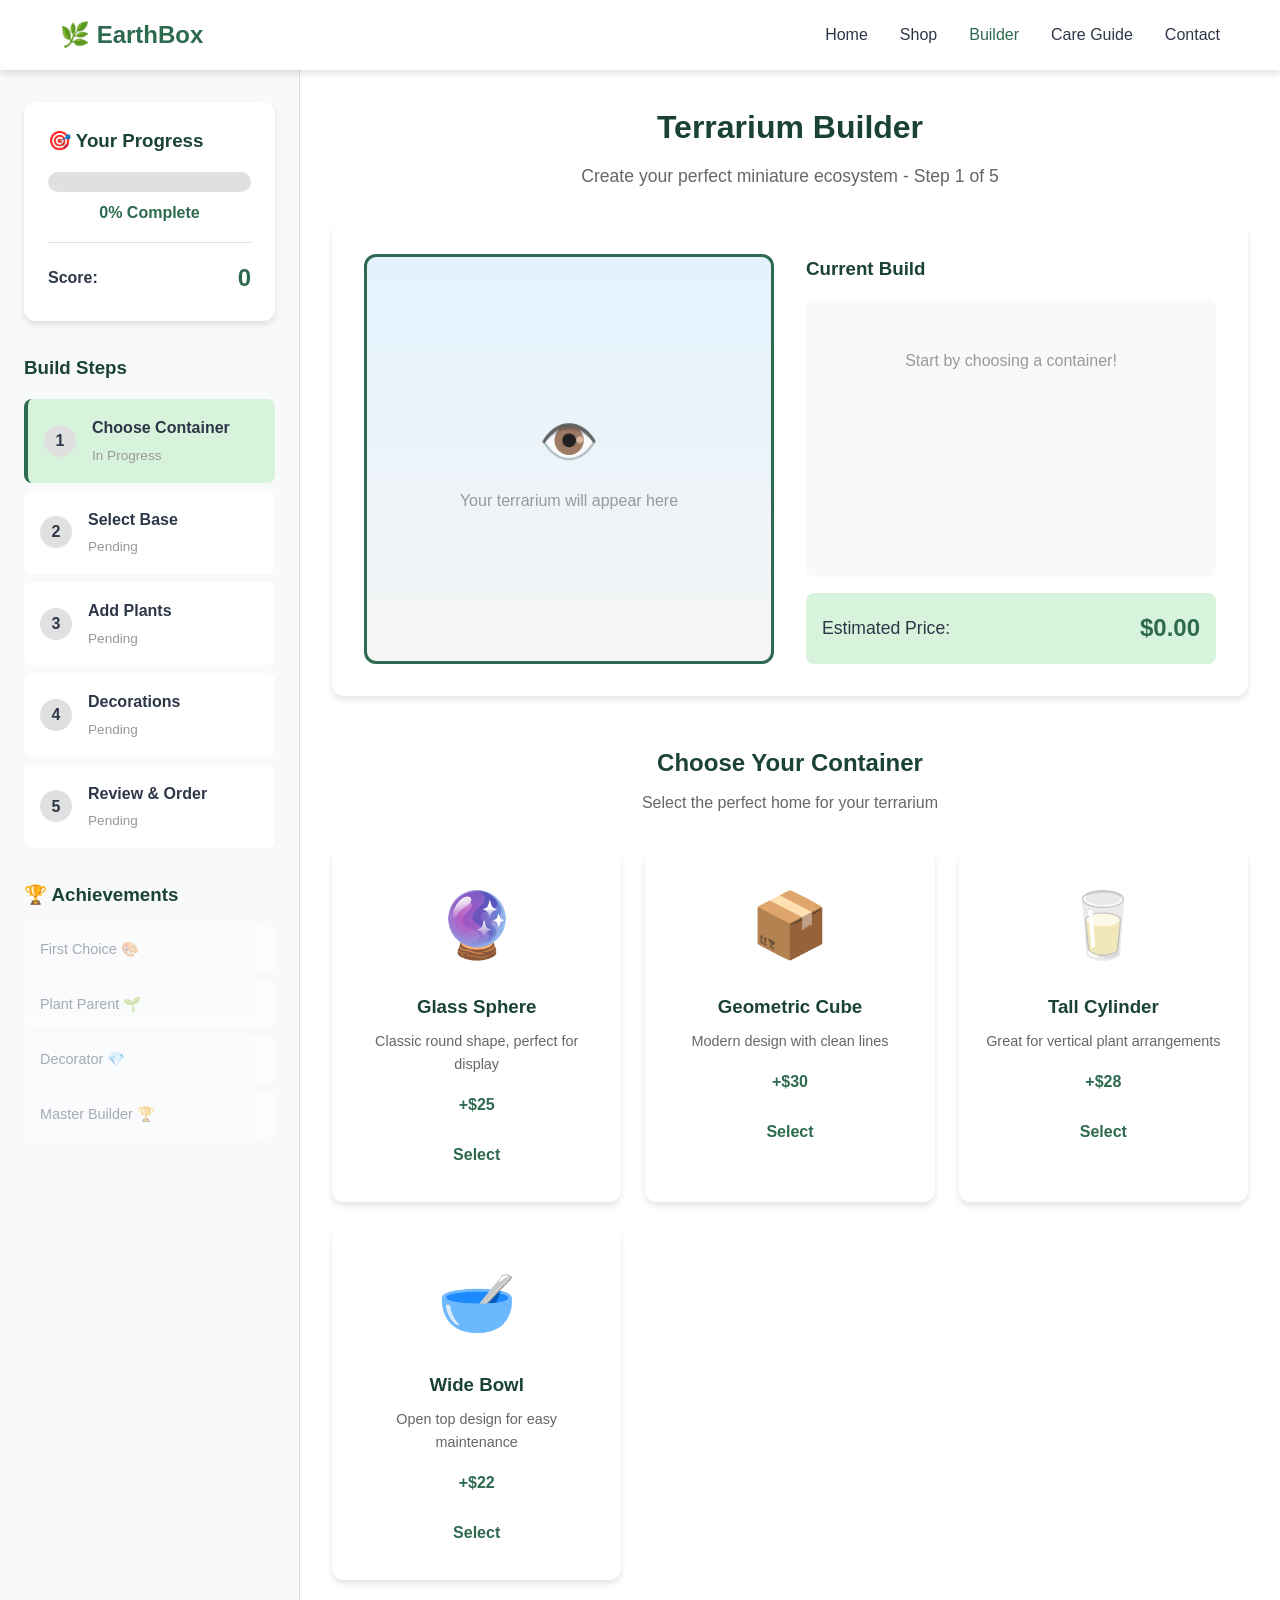
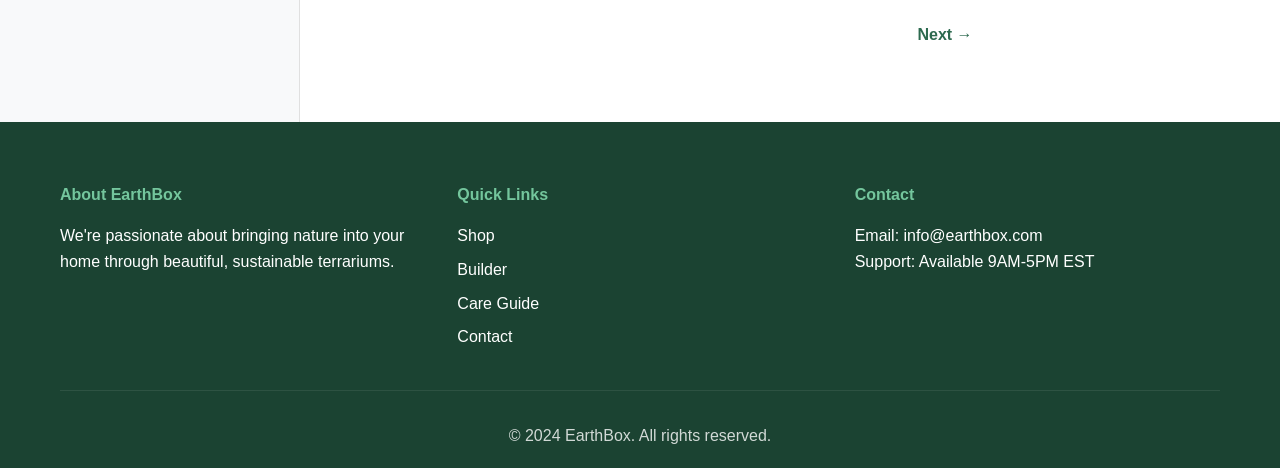
==== builder.html @ 8d2c3828 "Create complete terrarium/vivarium e-commerce website with gamified builder Co-authored-by: rohan527" ====
<!DOCTYPE html>
<html lang="en">
<head>
    <meta charset="UTF-8">
    <meta name="viewport" content="width=device-width, initial-scale=1.0">
    <title>Terrarium Builder - EarthBox</title>
    <link rel="stylesheet" href="styles.css">
    <link rel="stylesheet" href="builder.css">
</head>
<body>
    <nav class="navbar">
        <div class="nav-container">
            <div class="logo">🌿 EarthBox</div>
            <ul class="nav-menu">
                <li><a href="index.html" class="nav-link">Home</a></li>
                <li><a href="shop.html" class="nav-link">Shop</a></li>
                <li><a href="builder.html" class="nav-link active">Builder</a></li>
                <li><a href="care-guide.html" class="nav-link">Care Guide</a></li>
                <li><a href="contact.html" class="nav-link">Contact</a></li>
            </ul>
            <div class="hamburger">
                <span class="bar"></span>
                <span class="bar"></span>
                <span class="bar"></span>
            </div>
        </div>
    </nav>

    <div class="builder-container">
        <div class="builder-sidebar">
            <div class="progress-section">
                <h3>🎯 Your Progress</h3>
                <div class="progress-bar">
                    <div class="progress-fill" id="progress-fill"></div>
                </div>
                <p class="progress-text"><span id="progress-percent">0</span>% Complete</p>
                <div class="score-display">
                    <span class="score-label">Score:</span>
                    <span class="score-value" id="score">0</span>
                </div>
            </div>

            <div class="steps-section">
                <h3>Build Steps</h3>
                <div class="step" data-step="1">
                    <div class="step-number">1</div>
                    <div class="step-info">
                        <div class="step-title">Choose Container</div>
                        <div class="step-status">Pending</div>
                    </div>
                </div>
                <div class="step" data-step="2">
                    <div class="step-number">2</div>
                    <div class="step-info">
                        <div class="step-title">Select Base</div>
                        <div class="step-status">Pending</div>
                    </div>
                </div>
                <div class="step" data-step="3">
                    <div class="step-number">3</div>
                    <div class="step-info">
                        <div class="step-title">Add Plants</div>
                        <div class="step-status">Pending</div>
                    </div>
                </div>
                <div class="step" data-step="4">
                    <div class="step-number">4</div>
                    <div class="step-info">
                        <div class="step-title">Decorations</div>
                        <div class="step-status">Pending</div>
                    </div>
                </div>
                <div class="step" data-step="5">
                    <div class="step-number">5</div>
                    <div class="step-info">
                        <div class="step-title">Review & Order</div>
                        <div class="step-status">Pending</div>
                    </div>
                </div>
            </div>

            <div class="achievements">
                <h3>🏆 Achievements</h3>
                <div id="achievements-list">
                    <div class="achievement locked">First Choice 🎨</div>
                    <div class="achievement locked">Plant Parent 🌱</div>
                    <div class="achievement locked">Decorator 💎</div>
                    <div class="achievement locked">Master Builder 🏆</div>
                </div>
            </div>
        </div>

        <div class="builder-main">
            <div class="builder-header">
                <h1>Terrarium Builder</h1>
                <p>Create your perfect miniature ecosystem - Step <span id="current-step">1</span> of 5</p>
            </div>

            <div class="preview-section">
                <div class="terrarium-preview" id="terrarium-preview">
                    <div class="preview-layer" id="container-layer"></div>
                    <div class="preview-layer" id="base-layer"></div>
                    <div class="preview-layer plants-layer" id="plants-layer"></div>
                    <div class="preview-layer" id="decoration-layer"></div>
                    <div class="preview-placeholder">
                        <span>👁️</span>
                        <p>Your terrarium will appear here</p>
                    </div>
                </div>
                <div class="preview-info">
                    <h3>Current Build</h3>
                    <div id="selection-summary">
                        <p class="empty-summary">Start by choosing a container!</p>
                    </div>
                    <div class="price-info">
                        <span>Estimated Price:</span>
                        <span class="price" id="total-price">$0.00</span>
                    </div>
                </div>
            </div>

            <div class="options-section">
                <h2 id="options-title">Choose Your Container</h2>
                <p id="options-subtitle">Select the perfect home for your terrarium</p>
                
                <div class="options-grid" id="options-grid">
                    <!-- Step 1: Containers -->
                    <div class="option-card" data-step="1" data-id="sphere" data-name="Glass Sphere" data-price="25" data-emoji="🔮">
                        <div class="option-image">🔮</div>
                        <h3>Glass Sphere</h3>
                        <p>Classic round shape, perfect for display</p>
                        <span class="option-price">+$25</span>
                        <button class="btn btn-primary btn-select" onclick="selectOption('container', 'sphere', 'Glass Sphere', 25, '🔮')">Select</button>
                    </div>
                    <div class="option-card" data-step="1" data-id="cube" data-name="Geometric Cube" data-price="30" data-emoji="📦">
                        <div class="option-image">📦</div>
                        <h3>Geometric Cube</h3>
                        <p>Modern design with clean lines</p>
                        <span class="option-price">+$30</span>
                        <button class="btn btn-primary btn-select" onclick="selectOption('container', 'cube', 'Geometric Cube', 30, '📦')">Select</button>
                    </div>
                    <div class="option-card" data-step="1" data-id="cylinder" data-name="Tall Cylinder" data-price="28" data-emoji="🥛">
                        <div class="option-image">🥛</div>
                        <h3>Tall Cylinder</h3>
                        <p>Great for vertical plant arrangements</p>
                        <span class="option-price">+$28</span>
                        <button class="btn btn-primary btn-select" onclick="selectOption('container', 'cylinder', 'Tall Cylinder', 28, '🥛')">Select</button>
                    </div>
                    <div class="option-card" data-step="1" data-id="bowl" data-name="Wide Bowl" data-price="22" data-emoji="🥣">
                        <div class="option-image">🥣</div>
                        <h3>Wide Bowl</h3>
                        <p>Open top design for easy maintenance</p>
                        <span class="option-price">+$22</span>
                        <button class="btn btn-primary btn-select" onclick="selectOption('container', 'bowl', 'Wide Bowl', 22, '🥣')">Select</button>
                    </div>
                </div>

                <div class="navigation-buttons">
                    <button class="btn btn-secondary" id="prev-btn" onclick="previousStep()" disabled>← Previous</button>
                    <button class="btn btn-primary" id="next-btn" onclick="nextStep()" disabled>Next →</button>
                </div>
            </div>
        </div>
    </div>

    <footer>
        <div class="container">
            <div class="footer-content">
                <div class="footer-section">
                    <h4>About EarthBox</h4>
                    <p>We're passionate about bringing nature into your home through beautiful, sustainable terrariums.</p>
                </div>
                <div class="footer-section">
                    <h4>Quick Links</h4>
                    <ul>
                        <li><a href="shop.html">Shop</a></li>
                        <li><a href="builder.html">Builder</a></li>
                        <li><a href="care-guide.html">Care Guide</a></li>
                        <li><a href="contact.html">Contact</a></li>
                    </ul>
                </div>
                <div class="footer-section">
                    <h4>Contact</h4>
                    <p>Email: info@earthbox.com</p>
                    <p>Support: Available 9AM-5PM EST</p>
                </div>
            </div>
            <div class="footer-bottom">
                <p>&copy; 2024 EarthBox. All rights reserved.</p>
            </div>
        </div>
    </footer>

    <div id="completion-modal" class="modal">
        <div class="modal-content">
            <h2>🎉 Congratulations!</h2>
            <p>You've completed your custom terrarium design!</p>
            <div class="final-score">
                <span>Final Score:</span>
                <span id="final-score">0</span>
            </div>
            <div class="modal-summary" id="modal-summary"></div>
            <div class="modal-price">
                <span>Total Price:</span>
                <span id="modal-price">$0.00</span>
            </div>
            <div class="modal-buttons">
                <button class="btn btn-primary" onclick="orderTerrarium()">Order Now</button>
                <button class="btn btn-secondary" onclick="closeModal()">Start Over</button>
            </div>
        </div>
    </div>

    <script src="script.js"></script>
    <script src="builder.js"></script>
</body>
</html>
---- styles.css ----
* {
    margin: 0;
    padding: 0;
    box-sizing: border-box;
}

:root {
    --primary-color: #2d6a4f;
    --secondary-color: #52b788;
    --accent-color: #74c69d;
    --dark-color: #1b4332;
    --light-color: #d8f3dc;
    --text-color: #2d3748;
    --bg-color: #ffffff;
    --shadow: 0 4px 6px rgba(0, 0, 0, 0.1);
    --shadow-lg: 0 10px 25px rgba(0, 0, 0, 0.15);
}

body {
    font-family: -apple-system, BlinkMacSystemFont, 'Segoe UI', Roboto, Oxygen, Ubuntu, Cantarell, sans-serif;
    line-height: 1.6;
    color: var(--text-color);
    background-color: var(--bg-color);
}

.container {
    max-width: 1200px;
    margin: 0 auto;
    padding: 0 20px;
}

/* Navbar */
.navbar {
    background-color: var(--bg-color);
    box-shadow: var(--shadow);
    position: sticky;
    top: 0;
    z-index: 1000;
}

.nav-container {
    max-width: 1200px;
    margin: 0 auto;
    padding: 1rem 20px;
    display: flex;
    justify-content: space-between;
    align-items: center;
}

.logo {
    font-size: 1.5rem;
    font-weight: bold;
    color: var(--primary-color);
}

.nav-menu {
    display: flex;
    list-style: none;
    gap: 2rem;
}

.nav-link {
    text-decoration: none;
    color: var(--text-color);
    font-weight: 500;
    transition: color 0.3s;
}

.nav-link:hover,
.nav-link.active {
    color: var(--primary-color);
}

.hamburger {
    display: none;
    flex-direction: column;
    cursor: pointer;
}

.bar {
    width: 25px;
    height: 3px;
    background-color: var(--text-color);
    margin: 3px 0;
    transition: 0.3s;
}

/* Hero Section */
.hero {
    background: linear-gradient(135deg, var(--primary-color) 0%, var(--secondary-color) 100%);
    color: white;
    padding: 120px 20px;
    text-align: center;
}

.hero-content h1 {
    font-size: 3rem;
    margin-bottom: 1rem;
    animation: fadeInUp 1s ease;
}

.hero-content p {
    font-size: 1.25rem;
    margin-bottom: 2rem;
    opacity: 0.95;
    animation: fadeInUp 1s ease 0.2s backwards;
}

.hero-buttons {
    display: flex;
    gap: 1rem;
    justify-content: center;
    animation: fadeInUp 1s ease 0.4s backwards;
}

/* Buttons */
.btn {
    display: inline-block;
    padding: 12px 30px;
    text-decoration: none;
    border-radius: 8px;
    font-weight: 600;
    transition: all 0.3s;
    cursor: pointer;
    border: none;
    font-size: 1rem;
}

.btn-primary {
    background-color: white;
    color: var(--primary-color);
}

.btn-primary:hover {
    transform: translateY(-2px);
    box-shadow: var(--shadow-lg);
}

.btn-secondary {
    background-color: transparent;
    color: white;
    border: 2px solid white;
}

.btn-secondary:hover {
    background-color: white;
    color: var(--primary-color);
}

.btn-primary-large {
    background-color: var(--primary-color);
    color: white;
    padding: 15px 40px;
    font-size: 1.1rem;
}

.btn-primary-large:hover {
    background-color: var(--dark-color);
    transform: translateY(-2px);
}

.btn-text {
    color: var(--primary-color);
    padding: 0;
    font-weight: 600;
}

.btn-text:hover {
    text-decoration: underline;
}

/* Features Section */
.features {
    padding: 80px 20px;
    background-color: #f8f9fa;
}

.features h2 {
    text-align: center;
    font-size: 2.5rem;
    margin-bottom: 3rem;
    color: var(--dark-color);
}

.features-grid {
    display: grid;
    grid-template-columns: repeat(auto-fit, minmax(250px, 1fr));
    gap: 2rem;
}

.feature-card {
    background: white;
    padding: 2rem;
    border-radius: 12px;
    text-align: center;
    box-shadow: var(--shadow);
    transition: transform 0.3s;
}

.feature-card:hover {
    transform: translateY(-5px);
    box-shadow: var(--shadow-lg);
}

.feature-icon {
    font-size: 3rem;
    margin-bottom: 1rem;
}

.feature-card h3 {
    margin-bottom: 0.5rem;
    color: var(--dark-color);
}

/* Showcase Section */
.showcase {
    padding: 80px 20px;
}

.showcase h2 {
    text-align: center;
    font-size: 2.5rem;
    margin-bottom: 3rem;
    color: var(--dark-color);
}

.showcase-grid {
    display: grid;
    grid-template-columns: repeat(auto-fit, minmax(300px, 1fr));
    gap: 2rem;
}

.showcase-item {
    background: white;
    border-radius: 12px;
    overflow: hidden;
    box-shadow: var(--shadow);
    transition: transform 0.3s;
}

.showcase-item:hover {
    transform: translateY(-5px);
    box-shadow: var(--shadow-lg);
}

.showcase-image {
    height: 250px;
    display: flex;
    align-items: center;
    justify-content: center;
    color: white;
    font-size: 3rem;
}

.showcase-item h3,
.showcase-item p,
.showcase-item .btn {
    padding: 0 1.5rem;
}

.showcase-item h3 {
    margin-top: 1.5rem;
    color: var(--dark-color);
}

.showcase-item p {
    color: #666;
    margin: 0.5rem 1.5rem 1rem;
}

.showcase-item .btn {
    margin-bottom: 1.5rem;
}

/* CTA Section */
.cta {
    background: linear-gradient(135deg, var(--dark-color) 0%, var(--primary-color) 100%);
    color: white;
    padding: 80px 20px;
    text-align: center;
}

.cta h2 {
    font-size: 2.5rem;
    margin-bottom: 1rem;
}

.cta p {
    font-size: 1.25rem;
    margin-bottom: 2rem;
    opacity: 0.95;
}

/* Footer */
footer {
    background-color: var(--dark-color);
    color: white;
    padding: 60px 20px 20px;
}

.footer-content {
    display: grid;
    grid-template-columns: repeat(auto-fit, minmax(250px, 1fr));
    gap: 2rem;
    margin-bottom: 2rem;
}

.footer-section h4 {
    margin-bottom: 1rem;
    color: var(--accent-color);
}

.footer-section ul {
    list-style: none;
}

.footer-section ul li {
    margin-bottom: 0.5rem;
}

.footer-section a {
    color: white;
    text-decoration: none;
    transition: color 0.3s;
}

.footer-section a:hover {
    color: var(--accent-color);
}

.footer-bottom {
    text-align: center;
    padding-top: 2rem;
    border-top: 1px solid rgba(255, 255, 255, 0.1);
    opacity: 0.8;
}

/* Animations */
@keyframes fadeInUp {
    from {
        opacity: 0;
        transform: translateY(30px);
    }
    to {
        opacity: 1;
        transform: translateY(0);
    }
}

/* Responsive */
@media (max-width: 768px) {
    .hamburger {
        display: flex;
    }

    .nav-menu {
        position: fixed;
        left: -100%;
        top: 70px;
        flex-direction: column;
        background-color: var(--bg-color);
        width: 100%;
        text-align: center;
        transition: 0.3s;
        box-shadow: var(--shadow);
        padding: 2rem 0;
    }

    .nav-menu.active {
        left: 0;
    }

    .hero-content h1 {
        font-size: 2rem;
    }

    .hero-content p {
        font-size: 1rem;
    }

    .hero-buttons {
        flex-direction: column;
        align-items: center;
    }

    .features h2,
    .showcase h2,
    .cta h2 {
        font-size: 2rem;
    }
}
---- builder.css ----
.builder-container {
    display: grid;
    grid-template-columns: 300px 1fr;
    min-height: calc(100vh - 70px);
}

/* Sidebar */
.builder-sidebar {
    background: #f8f9fa;
    padding: 2rem 1.5rem;
    border-right: 1px solid #e0e0e0;
    overflow-y: auto;
}

.progress-section {
    margin-bottom: 2rem;
    padding: 1.5rem;
    background: white;
    border-radius: 12px;
    box-shadow: var(--shadow);
}

.progress-section h3 {
    margin-bottom: 1rem;
    color: var(--dark-color);
}

.progress-bar {
    width: 100%;
    height: 20px;
    background: #e0e0e0;
    border-radius: 10px;
    overflow: hidden;
    margin-bottom: 0.5rem;
}

.progress-fill {
    height: 100%;
    background: linear-gradient(90deg, var(--primary-color), var(--secondary-color));
    border-radius: 10px;
    transition: width 0.5s ease;
    width: 0%;
}

.progress-text {
    text-align: center;
    font-weight: 600;
    color: var(--primary-color);
}

.score-display {
    margin-top: 1rem;
    padding-top: 1rem;
    border-top: 1px solid #e0e0e0;
    display: flex;
    justify-content: space-between;
    align-items: center;
}

.score-label {
    font-weight: 600;
    color: var(--text-color);
}

.score-value {
    font-size: 1.5rem;
    font-weight: bold;
    color: var(--primary-color);
}

/* Steps */
.steps-section {
    margin-bottom: 2rem;
}

.steps-section h3 {
    margin-bottom: 1rem;
    color: var(--dark-color);
}

.step {
    display: flex;
    align-items: center;
    padding: 1rem;
    margin-bottom: 0.5rem;
    background: white;
    border-radius: 8px;
    cursor: pointer;
    transition: all 0.3s;
}

.step:hover {
    background: #f0f0f0;
}

.step.active {
    background: var(--light-color);
    border-left: 4px solid var(--primary-color);
}

.step.completed .step-number {
    background: var(--primary-color);
    color: white;
}

.step.completed .step-status {
    color: var(--primary-color);
}

.step-number {
    width: 32px;
    height: 32px;
    border-radius: 50%;
    background: #e0e0e0;
    display: flex;
    align-items: center;
    justify-content: center;
    font-weight: bold;
    margin-right: 1rem;
    transition: all 0.3s;
}

.step-info {
    flex: 1;
}

.step-title {
    font-weight: 600;
    color: var(--text-color);
    margin-bottom: 0.25rem;
}

.step-status {
    font-size: 0.85rem;
    color: #999;
}

/* Achievements */
.achievements {
    margin-bottom: 2rem;
}

.achievements h3 {
    margin-bottom: 1rem;
    color: var(--dark-color);
}

#achievements-list {
    display: flex;
    flex-direction: column;
    gap: 0.5rem;
}

.achievement {
    padding: 0.75rem 1rem;
    background: white;
    border-radius: 8px;
    font-size: 0.9rem;
    transition: all 0.3s;
}

.achievement.locked {
    opacity: 0.4;
}

.achievement.unlocked {
    background: linear-gradient(135deg, var(--accent-color), var(--secondary-color));
    color: white;
    font-weight: 600;
    animation: unlockAchievement 0.5s ease;
}

@keyframes unlockAchievement {
    0% { transform: scale(0.8); opacity: 0; }
    50% { transform: scale(1.1); }
    100% { transform: scale(1); opacity: 1; }
}

/* Main Builder Area */
.builder-main {
    padding: 2rem;
    overflow-y: auto;
}

.builder-header {
    text-align: center;
    margin-bottom: 2rem;
}

.builder-header h1 {
    color: var(--dark-color);
    margin-bottom: 0.5rem;
}

.builder-header p {
    color: #666;
    font-size: 1.1rem;
}

/* Preview Section */
.preview-section {
    display: grid;
    grid-template-columns: 1fr 1fr;
    gap: 2rem;
    margin-bottom: 3rem;
    padding: 2rem;
    background: white;
    border-radius: 12px;
    box-shadow: var(--shadow);
}

.terrarium-preview {
    position: relative;
    width: 100%;
    aspect-ratio: 1;
    background: linear-gradient(180deg, #e3f2fd 0%, #f5f5f5 100%);
    border-radius: 12px;
    border: 3px solid var(--primary-color);
    overflow: hidden;
    display: flex;
    align-items: center;
    justify-content: center;
}

.preview-layer {
    position: absolute;
    width: 100%;
    height: 100%;
    display: flex;
    align-items: center;
    justify-content: center;
    font-size: 8rem;
    transition: all 0.5s ease;
}

.plants-layer {
    display: flex;
    flex-wrap: wrap;
    align-items: center;
    justify-content: center;
    gap: 1rem;
}

.preview-placeholder {
    position: absolute;
    text-align: center;
    color: #999;
}

.preview-placeholder span {
    font-size: 3rem;
    display: block;
    margin-bottom: 0.5rem;
}

.terrarium-preview.building .preview-placeholder {
    display: none;
}

.preview-info {
    display: flex;
    flex-direction: column;
}

.preview-info h3 {
    color: var(--dark-color);
    margin-bottom: 1rem;
}

#selection-summary {
    flex: 1;
    padding: 1rem;
    background: #f8f9fa;
    border-radius: 8px;
    margin-bottom: 1rem;
}

.summary-item {
    margin-bottom: 0.75rem;
    padding-bottom: 0.75rem;
    border-bottom: 1px solid #e0e0e0;
}

.summary-item:last-child {
    border-bottom: none;
    margin-bottom: 0;
    padding-bottom: 0;
}

.summary-item strong {
    color: var(--primary-color);
    display: block;
    margin-bottom: 0.25rem;
}

.empty-summary {
    color: #999;
    text-align: center;
    padding: 2rem 0;
}

.price-info {
    display: flex;
    justify-content: space-between;
    align-items: center;
    padding: 1rem;
    background: var(--light-color);
    border-radius: 8px;
    font-size: 1.1rem;
}

.price-info .price {
    font-size: 1.5rem;
    font-weight: bold;
    color: var(--primary-color);
}

/* Options Section */
.options-section {
    margin-bottom: 2rem;
}

.options-section h2 {
    color: var(--dark-color);
    margin-bottom: 0.5rem;
    text-align: center;
}

.options-section #options-subtitle {
    text-align: center;
    color: #666;
    margin-bottom: 2rem;
}

.options-grid {
    display: grid;
    grid-template-columns: repeat(auto-fill, minmax(250px, 1fr));
    gap: 1.5rem;
    margin-bottom: 2rem;
}

.option-card {
    background: white;
    padding: 1.5rem;
    border-radius: 12px;
    box-shadow: var(--shadow);
    text-align: center;
    transition: all 0.3s;
    border: 2px solid transparent;
}

.option-card:hover {
    transform: translateY(-3px);
    box-shadow: var(--shadow-lg);
}

.option-card.selected {
    border-color: var(--primary-color);
    background: var(--light-color);
}

.option-image {
    font-size: 4rem;
    margin-bottom: 1rem;
}

.option-card h3 {
    color: var(--dark-color);
    margin-bottom: 0.5rem;
}

.option-card p {
    color: #666;
    font-size: 0.9rem;
    margin-bottom: 1rem;
}

.option-price {
    display: block;
    font-weight: bold;
    color: var(--primary-color);
    margin-bottom: 1rem;
}

.btn-select {
    width: 100%;
}

.navigation-buttons {
    display: flex;
    justify-content: space-between;
    gap: 1rem;
    max-width: 600px;
    margin: 0 auto;
}

.navigation-buttons .btn {
    flex: 1;
}

/* Modal */
.modal {
    display: none;
    position: fixed;
    top: 0;
    left: 0;
    width: 100%;
    height: 100%;
    background: rgba(0, 0, 0, 0.8);
    z-index: 2000;
    align-items: center;
    justify-content: center;
}

.modal.show {
    display: flex;
}

.modal-content {
    background: white;
    padding: 3rem;
    border-radius: 16px;
    max-width: 500px;
    width: 90%;
    text-align: center;
    animation: modalAppear 0.3s ease;
}

@keyframes modalAppear {
    from {
        opacity: 0;
        transform: scale(0.8);
    }
    to {
        opacity: 1;
        transform: scale(1);
    }
}

.modal-content h2 {
    color: var(--dark-color);
    margin-bottom: 1rem;
}

.final-score {
    font-size: 2rem;
    font-weight: bold;
    color: var(--primary-color);
    margin: 1.5rem 0;
    padding: 1rem;
    background: var(--light-color);
    border-radius: 8px;
}

.modal-summary {
    text-align: left;
    margin: 1.5rem 0;
    padding: 1.5rem;
    background: #f8f9fa;
    border-radius: 8px;
}

.modal-price {
    font-size: 1.5rem;
    font-weight: bold;
    margin: 1.5rem 0;
    padding: 1rem;
    background: var(--light-color);
    border-radius: 8px;
    display: flex;
    justify-content: space-between;
    align-items: center;
}

.modal-buttons {
    display: flex;
    gap: 1rem;
    margin-top: 2rem;
}

.modal-buttons .btn {
    flex: 1;
}

/* Responsive */
@media (max-width: 1024px) {
    .builder-container {
        grid-template-columns: 250px 1fr;
    }

    .preview-section {
        grid-template-columns: 1fr;
    }
}

@media (max-width: 768px) {
    .builder-container {
        grid-template-columns: 1fr;
    }

    .builder-sidebar {
        border-right: none;
        border-bottom: 1px solid #e0e0e0;
    }

    .preview-layer {
        font-size: 5rem;
    }

    .options-grid {
        grid-template-columns: 1fr;
    }

    .navigation-buttons {
        flex-direction: column;
    }
}
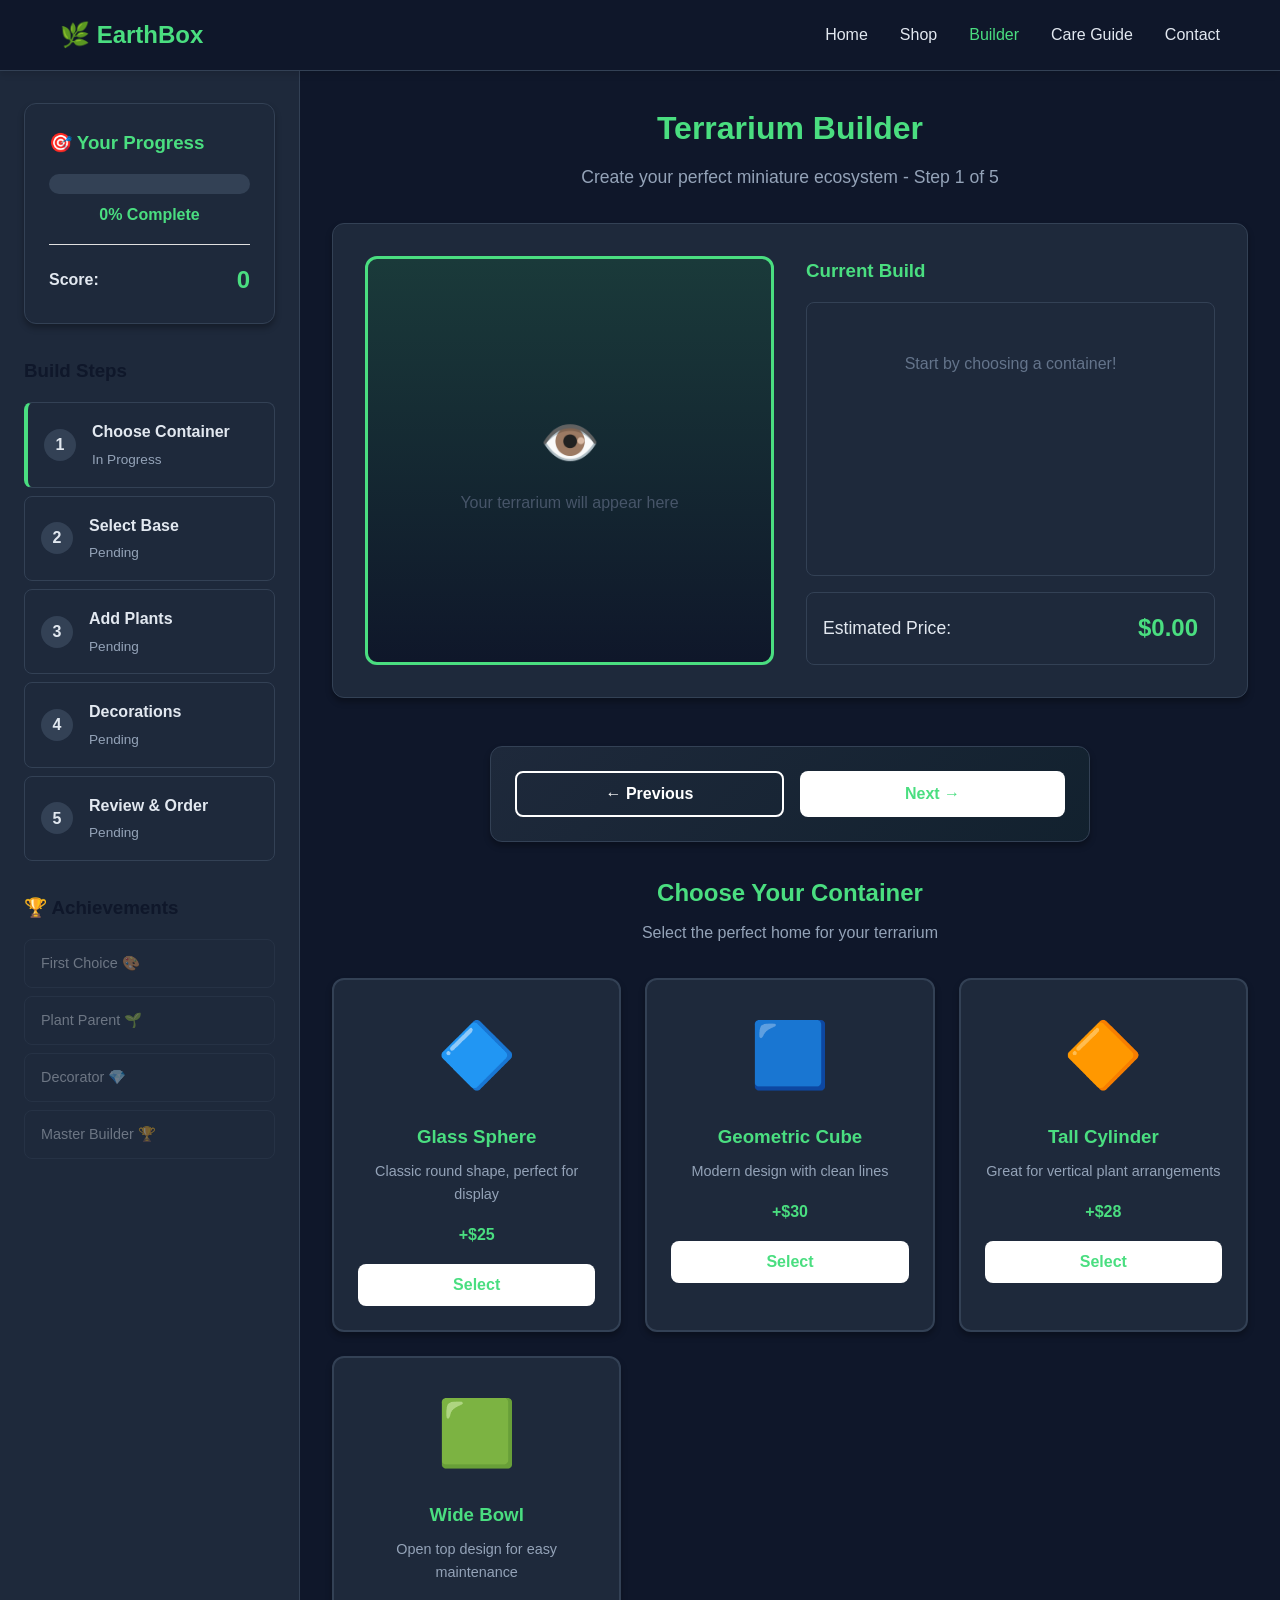
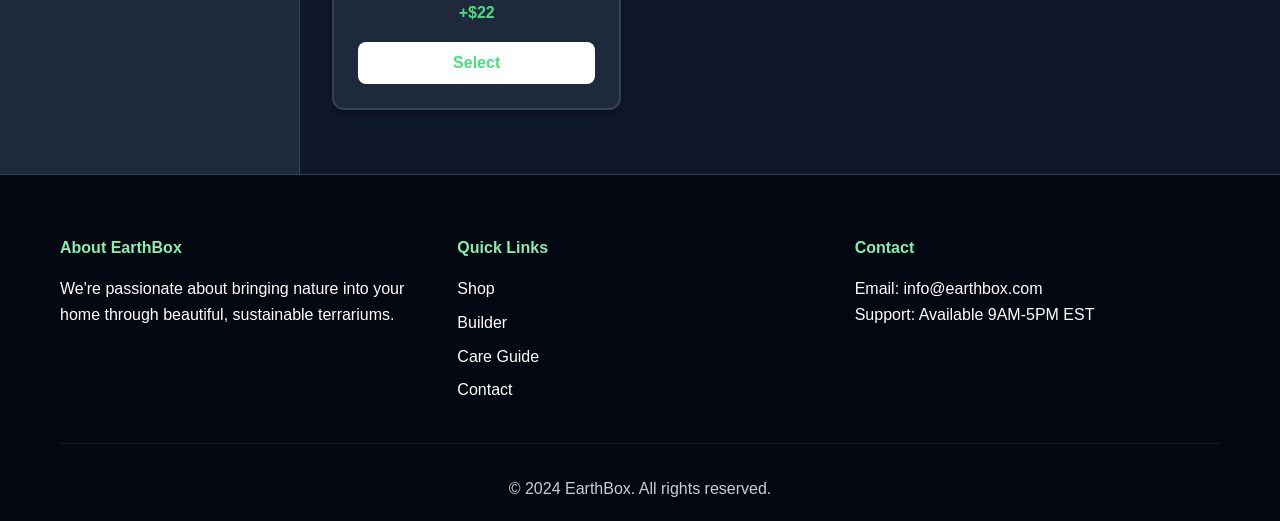
==== commit 8ac17f14: "Changing theme for care/contact, making builder more user friendly" ====
--- a/builder.html
+++ b/builder.html
@@ -120,44 +120,44 @@
             </div>
 
             <div class="options-section">
+                <div class="navigation-buttons navigation-top">
+                    <button class="btn btn-secondary" id="prev-btn" onclick="previousStep()" disabled>← Previous</button>
+                    <button class="btn btn-primary" id="next-btn" onclick="nextStep()" disabled>Next →</button>
+                </div>
+
                 <h2 id="options-title">Choose Your Container</h2>
                 <p id="options-subtitle">Select the perfect home for your terrarium</p>
                 
                 <div class="options-grid" id="options-grid">
                     <!-- Step 1: Containers -->
-                    <div class="option-card" data-step="1" data-id="sphere" data-name="Glass Sphere" data-price="25" data-emoji="🔮">
-                        <div class="option-image">🔮</div>
+                    <div class="option-card" data-step="1" data-id="sphere" data-name="Glass Sphere" data-price="25" data-emoji="🔷">
+                        <div class="option-image">🔷</div>
                         <h3>Glass Sphere</h3>
                         <p>Classic round shape, perfect for display</p>
                         <span class="option-price">+$25</span>
                         <button class="btn btn-primary btn-select" onclick="selectOption('container', 'sphere', 'Glass Sphere', 25, '🔮')">Select</button>
                     </div>
-                    <div class="option-card" data-step="1" data-id="cube" data-name="Geometric Cube" data-price="30" data-emoji="📦">
-                        <div class="option-image">📦</div>
+                    <div class="option-card" data-step="1" data-id="cube" data-name="Geometric Cube" data-price="30" data-emoji="🟦">
+                        <div class="option-image">🟦</div>
                         <h3>Geometric Cube</h3>
                         <p>Modern design with clean lines</p>
                         <span class="option-price">+$30</span>
                         <button class="btn btn-primary btn-select" onclick="selectOption('container', 'cube', 'Geometric Cube', 30, '📦')">Select</button>
                     </div>
-                    <div class="option-card" data-step="1" data-id="cylinder" data-name="Tall Cylinder" data-price="28" data-emoji="🥛">
-                        <div class="option-image">🥛</div>
+                    <div class="option-card" data-step="1" data-id="cylinder" data-name="Tall Cylinder" data-price="28" data-emoji="🔶">
+                        <div class="option-image">🔶</div>
                         <h3>Tall Cylinder</h3>
                         <p>Great for vertical plant arrangements</p>
                         <span class="option-price">+$28</span>
-                        <button class="btn btn-primary btn-select" onclick="selectOption('container', 'cylinder', 'Tall Cylinder', 28, '🥛')">Select</button>
-                    </div>
-                    <div class="option-card" data-step="1" data-id="bowl" data-name="Wide Bowl" data-price="22" data-emoji="🥣">
-                        <div class="option-image">🥣</div>
+                        <button class="btn btn-primary btn-select" onclick="selectOption('container', 'cylinder', 'Tall Cylinder', 28, '🔶')">Select</button>
+                    </div>
+                    <div class="option-card" data-step="1" data-id="bowl" data-name="Wide Bowl" data-price="22" data-emoji="🟩">
+                        <div class="option-image">🟩</div>
                         <h3>Wide Bowl</h3>
                         <p>Open top design for easy maintenance</p>
                         <span class="option-price">+$22</span>
-                        <button class="btn btn-primary btn-select" onclick="selectOption('container', 'bowl', 'Wide Bowl', 22, '🥣')">Select</button>
-                    </div>
-                </div>
-
-                <div class="navigation-buttons">
-                    <button class="btn btn-secondary" id="prev-btn" onclick="previousStep()" disabled>← Previous</button>
-                    <button class="btn btn-primary" id="next-btn" onclick="nextStep()" disabled>Next →</button>
+                        <button class="btn btn-primary btn-select" onclick="selectOption('container', 'bowl', 'Wide Bowl', 22, '🟩')">Select</button>
+                    </div>
                 </div>
             </div>
         </div>
--- a/styles.css
+++ b/styles.css
@@ -5,15 +5,17 @@
 }
 
 :root {
-    --primary-color: #2d6a4f;
-    --secondary-color: #52b788;
-    --accent-color: #74c69d;
-    --dark-color: #1b4332;
-    --light-color: #d8f3dc;
-    --text-color: #2d3748;
-    --bg-color: #ffffff;
-    --shadow: 0 4px 6px rgba(0, 0, 0, 0.1);
-    --shadow-lg: 0 10px 25px rgba(0, 0, 0, 0.15);
+    --primary-color: #4ade80;
+    --secondary-color: #22c55e;
+    --accent-color: #86efac;
+    --dark-color: #0f172a;
+    --light-color: #1e293b;
+    --text-color: #e2e8f0;
+    --bg-color: #0f172a;
+    --card-bg: #1e293b;
+    --border-color: #334155;
+    --shadow: 0 4px 6px rgba(0, 0, 0, 0.3);
+    --shadow-lg: 0 10px 25px rgba(0, 0, 0, 0.5);
 }
 
 body {
@@ -31,11 +33,12 @@
 
 /* Navbar */
 .navbar {
-    background-color: var(--bg-color);
+    background-color: var(--dark-color);
     box-shadow: var(--shadow);
     position: sticky;
     top: 0;
     z-index: 1000;
+    border-bottom: 1px solid var(--border-color);
 }
 
 .nav-container {
@@ -87,7 +90,7 @@
 
 /* Hero Section */
 .hero {
-    background: linear-gradient(135deg, var(--primary-color) 0%, var(--secondary-color) 100%);
+    background: linear-gradient(135deg, #1a3a3a 0%, #2d5a4f 100%);
     color: white;
     padding: 120px 20px;
     text-align: center;
@@ -172,14 +175,14 @@
 /* Features Section */
 .features {
     padding: 80px 20px;
-    background-color: #f8f9fa;
+    background-color: var(--dark-color);
 }
 
 .features h2 {
     text-align: center;
     font-size: 2.5rem;
     margin-bottom: 3rem;
-    color: var(--dark-color);
+    color: var(--primary-color);
 }
 
 .features-grid {
@@ -189,17 +192,20 @@
 }
 
 .feature-card {
-    background: white;
+    background: var(--card-bg);
     padding: 2rem;
     border-radius: 12px;
     text-align: center;
     box-shadow: var(--shadow);
     transition: transform 0.3s;
+    border: 1px solid var(--border-color);
 }
 
 .feature-card:hover {
     transform: translateY(-5px);
     box-shadow: var(--shadow-lg);
+    border-color: var(--primary-color);
+    background: linear-gradient(135deg, var(--card-bg) 0%, rgba(74, 222, 128, 0.05) 100%);
 }
 
 .feature-icon {
@@ -221,7 +227,7 @@
     text-align: center;
     font-size: 2.5rem;
     margin-bottom: 3rem;
-    color: var(--dark-color);
+    color: var(--primary-color);
 }
 
 .showcase-grid {
@@ -231,16 +237,18 @@
 }
 
 .showcase-item {
-    background: white;
+    background: var(--card-bg);
     border-radius: 12px;
     overflow: hidden;
     box-shadow: var(--shadow);
     transition: transform 0.3s;
+    border: 1px solid var(--border-color);
 }
 
 .showcase-item:hover {
     transform: translateY(-5px);
     box-shadow: var(--shadow-lg);
+    border-color: var(--primary-color);
 }
 
 .showcase-image {
@@ -260,11 +268,11 @@
 
 .showcase-item h3 {
     margin-top: 1.5rem;
-    color: var(--dark-color);
+    color: var(--primary-color);
 }
 
 .showcase-item p {
-    color: #666;
+    color: var(--text-color);
     margin: 0.5rem 1.5rem 1rem;
 }
 
@@ -274,7 +282,7 @@
 
 /* CTA Section */
 .cta {
-    background: linear-gradient(135deg, var(--dark-color) 0%, var(--primary-color) 100%);
+    background: linear-gradient(135deg, #0f172a 0%, #1a3a3a 100%);
     color: white;
     padding: 80px 20px;
     text-align: center;
@@ -283,6 +291,7 @@
 .cta h2 {
     font-size: 2.5rem;
     margin-bottom: 1rem;
+    color: var(--primary-color);
 }
 
 .cta p {
@@ -293,9 +302,10 @@
 
 /* Footer */
 footer {
-    background-color: var(--dark-color);
+    background-color: #030712;
     color: white;
     padding: 60px 20px 20px;
+    border-top: 1px solid var(--border-color);
 }
 
 .footer-content {
@@ -358,12 +368,13 @@
         left: -100%;
         top: 70px;
         flex-direction: column;
-        background-color: var(--bg-color);
+        background-color: var(--dark-color);
         width: 100%;
         text-align: center;
         transition: 0.3s;
         box-shadow: var(--shadow);
         padding: 2rem 0;
+        border-bottom: 1px solid var(--border-color);
     }
 
     .nav-menu.active {
--- a/builder.css
+++ b/builder.css
@@ -6,29 +6,30 @@
 
 /* Sidebar */
 .builder-sidebar {
-    background: #f8f9fa;
+    background: var(--card-bg);
     padding: 2rem 1.5rem;
-    border-right: 1px solid #e0e0e0;
+    border-right: 1px solid var(--border-color);
     overflow-y: auto;
 }
 
 .progress-section {
     margin-bottom: 2rem;
     padding: 1.5rem;
-    background: white;
+    background: var(--light-color);
     border-radius: 12px;
     box-shadow: var(--shadow);
+    border: 1px solid var(--border-color);
 }
 
 .progress-section h3 {
     margin-bottom: 1rem;
-    color: var(--dark-color);
+    color: var(--primary-color);
 }
 
 .progress-bar {
     width: 100%;
     height: 20px;
-    background: #e0e0e0;
+    background: var(--border-color);
     border-radius: 10px;
     overflow: hidden;
     margin-bottom: 0.5rem;
@@ -83,14 +84,16 @@
     align-items: center;
     padding: 1rem;
     margin-bottom: 0.5rem;
-    background: white;
+    background: var(--light-color);
     border-radius: 8px;
     cursor: pointer;
     transition: all 0.3s;
+    border: 1px solid var(--border-color);
 }
 
 .step:hover {
-    background: #f0f0f0;
+    background: rgba(74, 222, 128, 0.1);
+    border-color: var(--primary-color);
 }
 
 .step.active {
@@ -111,13 +114,14 @@
     width: 32px;
     height: 32px;
     border-radius: 50%;
-    background: #e0e0e0;
+    background: var(--border-color);
     display: flex;
     align-items: center;
     justify-content: center;
     font-weight: bold;
     margin-right: 1rem;
     transition: all 0.3s;
+    color: var(--text-color);
 }
 
 .step-info {
@@ -132,7 +136,7 @@
 
 .step-status {
     font-size: 0.85rem;
-    color: #999;
+    color: #94a3b8;
 }
 
 /* Achievements */
@@ -153,10 +157,12 @@
 
 .achievement {
     padding: 0.75rem 1rem;
-    background: white;
+    background: var(--light-color);
     border-radius: 8px;
     font-size: 0.9rem;
     transition: all 0.3s;
+    border: 1px solid var(--border-color);
+    color: var(--text-color);
 }
 
 .achievement.locked {
@@ -180,6 +186,7 @@
 .builder-main {
     padding: 2rem;
     overflow-y: auto;
+    background-color: var(--dark-color);
 }
 
 .builder-header {
@@ -188,12 +195,12 @@
 }
 
 .builder-header h1 {
-    color: var(--dark-color);
+    color: var(--primary-color);
     margin-bottom: 0.5rem;
 }
 
 .builder-header p {
-    color: #666;
+    color: #94a3b8;
     font-size: 1.1rem;
 }
 
@@ -204,16 +211,17 @@
     gap: 2rem;
     margin-bottom: 3rem;
     padding: 2rem;
-    background: white;
+    background: var(--card-bg);
     border-radius: 12px;
     box-shadow: var(--shadow);
+    border: 1px solid var(--border-color);
 }
 
 .terrarium-preview {
     position: relative;
     width: 100%;
     aspect-ratio: 1;
-    background: linear-gradient(180deg, #e3f2fd 0%, #f5f5f5 100%);
+    background: linear-gradient(180deg, #1a3a3a 0%, #0f172a 100%);
     border-radius: 12px;
     border: 3px solid var(--primary-color);
     overflow: hidden;
@@ -233,6 +241,28 @@
     transition: all 0.5s ease;
 }
 
+#container-layer {
+    z-index: 10;
+}
+
+#base-layer {
+    z-index: 20;
+    bottom: 5%;
+    top: auto;
+    height: 25%;
+}
+
+#plants-layer {
+    z-index: 30;
+}
+
+#decoration-layer {
+    z-index: 25;
+    bottom: 30%;
+    top: auto;
+    height: 35%;
+}
+
 .plants-layer {
     display: flex;
     flex-wrap: wrap;
@@ -244,7 +274,7 @@
 .preview-placeholder {
     position: absolute;
     text-align: center;
-    color: #999;
+    color: #475569;
 }
 
 .preview-placeholder span {
@@ -263,22 +293,23 @@
 }
 
 .preview-info h3 {
-    color: var(--dark-color);
+    color: var(--primary-color);
     margin-bottom: 1rem;
 }
 
 #selection-summary {
     flex: 1;
     padding: 1rem;
-    background: #f8f9fa;
-    border-radius: 8px;
-    margin-bottom: 1rem;
+    background: var(--light-color);
+    border-radius: 8px;
+    margin-bottom: 1rem;
+    border: 1px solid var(--border-color);
 }
 
 .summary-item {
     margin-bottom: 0.75rem;
     padding-bottom: 0.75rem;
-    border-bottom: 1px solid #e0e0e0;
+    border-bottom: 1px solid var(--border-color);
 }
 
 .summary-item:last-child {
@@ -293,8 +324,12 @@
     margin-bottom: 0.25rem;
 }
 
+.summary-item {
+    color: var(--text-color);
+}
+
 .empty-summary {
-    color: #999;
+    color: #64748b;
     text-align: center;
     padding: 2rem 0;
 }
@@ -307,6 +342,11 @@
     background: var(--light-color);
     border-radius: 8px;
     font-size: 1.1rem;
+    border: 1px solid var(--border-color);
+}
+
+.price-info {
+    color: var(--text-color);
 }
 
 .price-info .price {
@@ -321,15 +361,18 @@
 }
 
 .options-section h2 {
-    color: var(--dark-color);
+    color: var(--primary-color);
     margin-bottom: 0.5rem;
     text-align: center;
+    margin-top: 1.5rem;
 }
 
 .options-section #options-subtitle {
     text-align: center;
-    color: #666;
-    margin-bottom: 2rem;
+    color: #94a3b8;
+    margin-bottom: 2rem;
+    font-size: 1rem;
+    font-weight: 500;
 }
 
 .options-grid {
@@ -340,23 +383,25 @@
 }
 
 .option-card {
-    background: white;
+    background: var(--card-bg);
     padding: 1.5rem;
     border-radius: 12px;
     box-shadow: var(--shadow);
     text-align: center;
     transition: all 0.3s;
-    border: 2px solid transparent;
+    border: 2px solid var(--border-color);
 }
 
 .option-card:hover {
     transform: translateY(-3px);
     box-shadow: var(--shadow-lg);
+    border-color: var(--primary-color);
+    background: linear-gradient(135deg, var(--card-bg) 0%, rgba(74, 222, 128, 0.05) 100%);
 }
 
 .option-card.selected {
     border-color: var(--primary-color);
-    background: var(--light-color);
+    background: linear-gradient(135deg, var(--card-bg) 0%, rgba(74, 222, 128, 0.1) 100%);
 }
 
 .option-image {
@@ -365,12 +410,12 @@
 }
 
 .option-card h3 {
-    color: var(--dark-color);
+    color: var(--primary-color);
     margin-bottom: 0.5rem;
 }
 
 .option-card p {
-    color: #666;
+    color: #94a3b8;
     font-size: 0.9rem;
     margin-bottom: 1rem;
 }
@@ -392,6 +437,20 @@
     gap: 1rem;
     max-width: 600px;
     margin: 0 auto;
+}
+
+.navigation-buttons.navigation-top {
+    justify-content: center;
+    margin-bottom: 2rem;
+    padding: 1.5rem;
+    background: linear-gradient(135deg, var(--light-color) 0%, rgba(74, 222, 128, 0.05) 100%);
+    border-radius: 12px;
+    box-shadow: var(--shadow);
+    border: 1px solid var(--border-color);
+}
+
+.navigation-buttons.navigation-top .btn {
+    min-width: 150px;
 }
 
 .navigation-buttons .btn {
@@ -417,13 +476,14 @@
 }
 
 .modal-content {
-    background: white;
+    background: var(--card-bg);
     padding: 3rem;
     border-radius: 16px;
     max-width: 500px;
     width: 90%;
     text-align: center;
     animation: modalAppear 0.3s ease;
+    border: 1px solid var(--border-color);
 }
 
 @keyframes modalAppear {
@@ -438,7 +498,7 @@
 }
 
 .modal-content h2 {
-    color: var(--dark-color);
+    color: var(--primary-color);
     margin-bottom: 1rem;
 }
 
@@ -450,14 +510,17 @@
     padding: 1rem;
     background: var(--light-color);
     border-radius: 8px;
+    border: 1px solid var(--border-color);
 }
 
 .modal-summary {
     text-align: left;
     margin: 1.5rem 0;
     padding: 1.5rem;
-    background: #f8f9fa;
-    border-radius: 8px;
+    background: var(--light-color);
+    border-radius: 8px;
+    border: 1px solid var(--border-color);
+    color: var(--text-color);
 }
 
 .modal-price {
@@ -470,6 +533,8 @@
     display: flex;
     justify-content: space-between;
     align-items: center;
+    border: 1px solid var(--border-color);
+    color: var(--text-color);
 }
 
 .modal-buttons {
@@ -491,6 +556,11 @@
     .preview-section {
         grid-template-columns: 1fr;
     }
+
+    .navigation-buttons.navigation-top {
+        flex-direction: row;
+        gap: 1rem;
+    }
 }
 
 @media (max-width: 768px) {
@@ -514,4 +584,14 @@
     .navigation-buttons {
         flex-direction: column;
     }
-}
+
+    .navigation-buttons.navigation-top {
+        flex-direction: column;
+        gap: 0.75rem;
+    }
+
+    .navigation-buttons.navigation-top .btn {
+        min-width: auto;
+        width: 100%;
+    }
+}
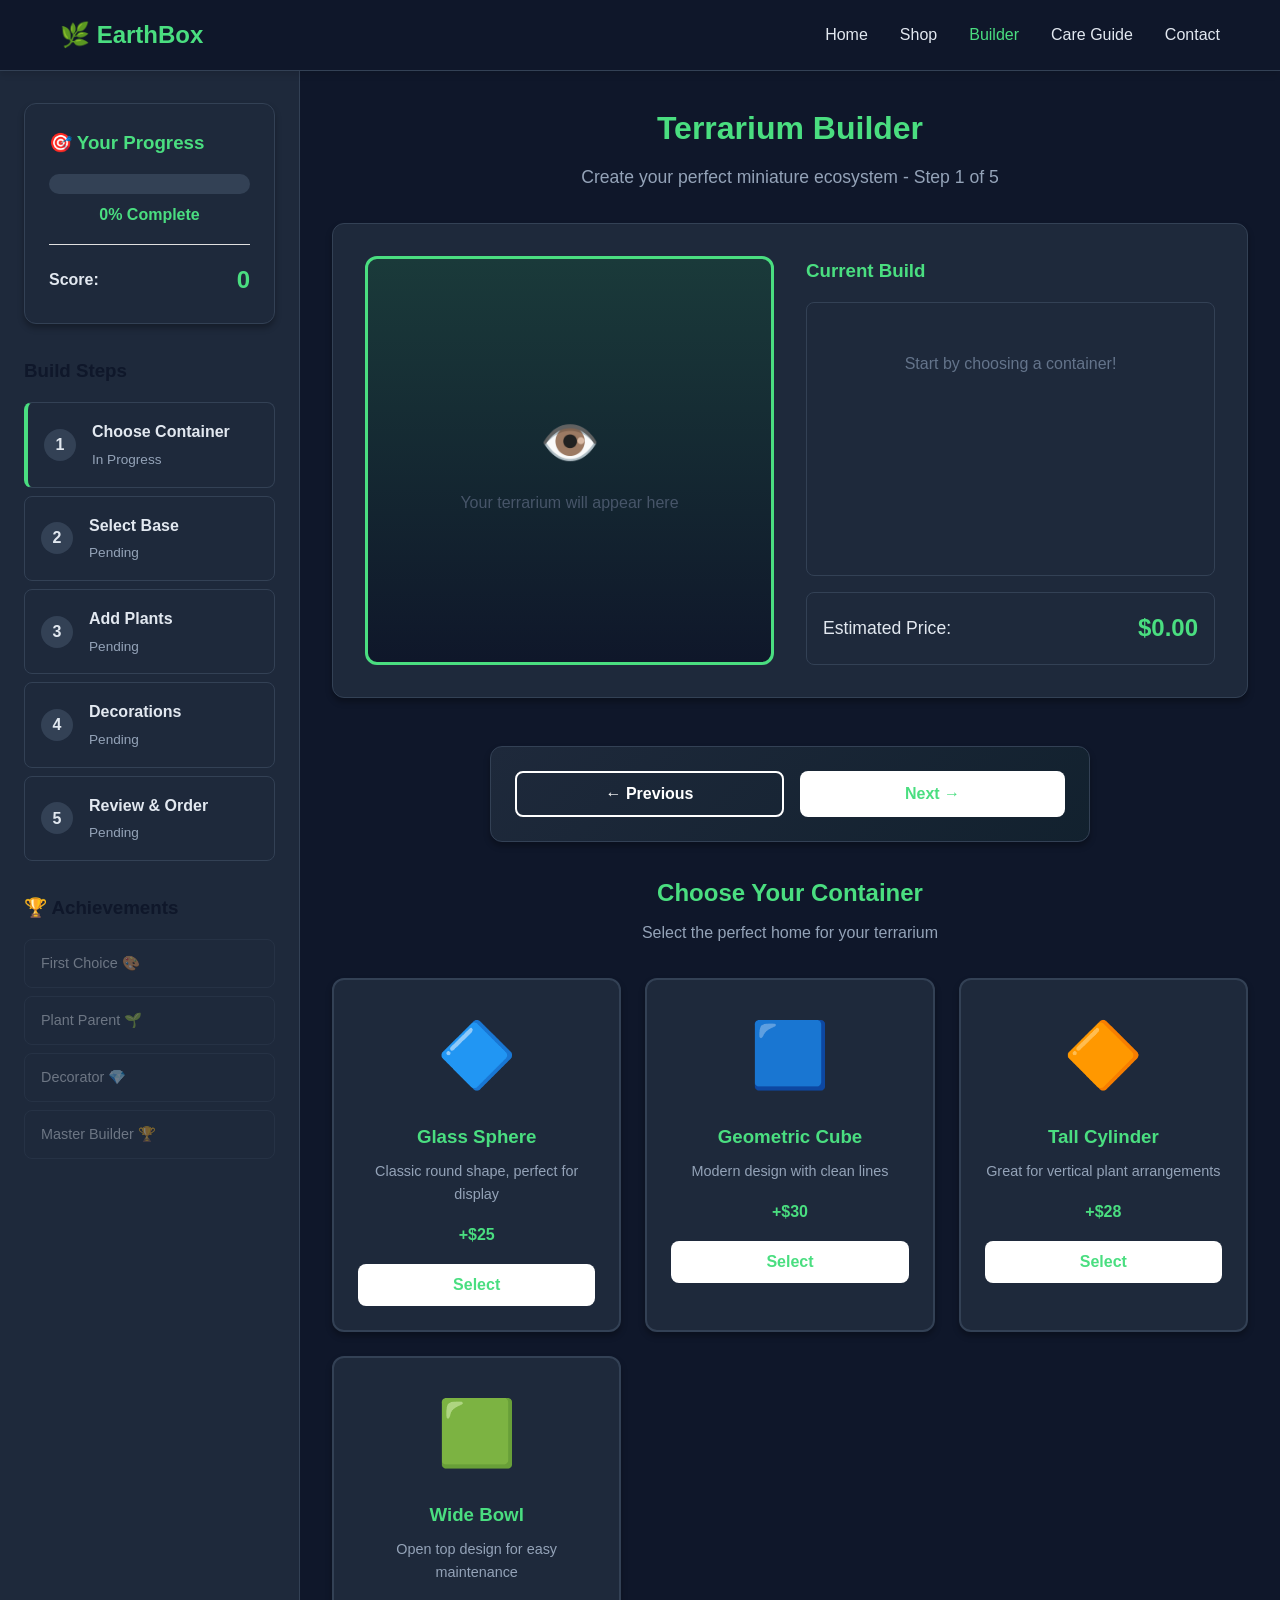
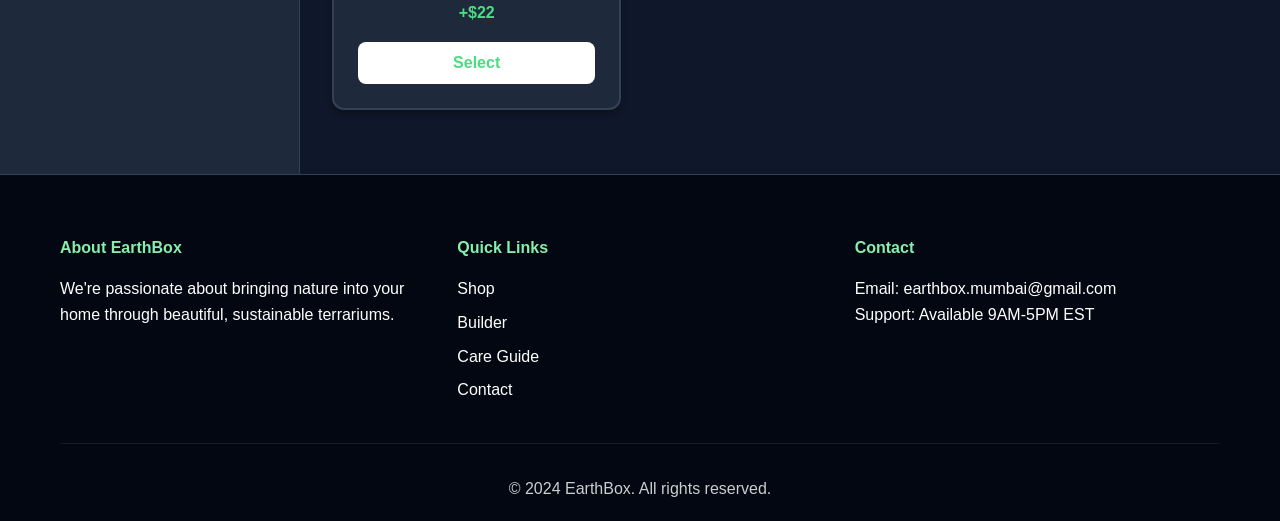
==== commit afc86a56: "Fixing email" ====
--- a/builder.html
+++ b/builder.html
@@ -4,8 +4,8 @@
     <meta charset="UTF-8">
     <meta name="viewport" content="width=device-width, initial-scale=1.0">
     <title>Terrarium Builder - EarthBox</title>
-    <link rel="stylesheet" href="styles.css">
-    <link rel="stylesheet" href="builder.css">
+    <link rel="stylesheet" href="css/styles.css">
+    <link rel="stylesheet" href="css/builder.css">
 </head>
 <body>
     <nav class="navbar">
@@ -98,10 +98,10 @@
 
             <div class="preview-section">
                 <div class="terrarium-preview" id="terrarium-preview">
-                    <div class="preview-layer" id="container-layer"></div>
-                    <div class="preview-layer" id="base-layer"></div>
-                    <div class="preview-layer plants-layer" id="plants-layer"></div>
-                    <div class="preview-layer" id="decoration-layer"></div>
+                    <div class="preview-row" id="container-row"></div>
+                    <div class="preview-row" id="base-row"></div>
+                    <div class="preview-row" id="plants-row"></div>
+                    <div class="preview-row" id="decorations-row"></div>
                     <div class="preview-placeholder">
                         <span>👁️</span>
                         <p>Your terrarium will appear here</p>
@@ -181,7 +181,7 @@
                 </div>
                 <div class="footer-section">
                     <h4>Contact</h4>
-                    <p>Email: info@earthbox.com</p>
+                    <p>Email: earthbox.mumbai@gmail.com</p>
                     <p>Support: Available 9AM-5PM EST</p>
                 </div>
             </div>
@@ -211,7 +211,7 @@
         </div>
     </div>
 
-    <script src="script.js"></script>
-    <script src="builder.js"></script>
+    <script src="js/script.js"></script>
+    <script src="js/builder.js"></script>
 </body>
 </html>
--- a/css/styles.css
+++ b/css/styles.css
@@ -0,0 +1,402 @@
+* {
+    margin: 0;
+    padding: 0;
+    box-sizing: border-box;
+}
+
+:root {
+    --primary-color: #4ade80;
+    --secondary-color: #22c55e;
+    --accent-color: #86efac;
+    --dark-color: #0f172a;
+    --light-color: #1e293b;
+    --text-color: #e2e8f0;
+    --bg-color: #0f172a;
+    --card-bg: #1e293b;
+    --border-color: #334155;
+    --shadow: 0 4px 6px rgba(0, 0, 0, 0.3);
+    --shadow-lg: 0 10px 25px rgba(0, 0, 0, 0.5);
+}
+
+body {
+    font-family: -apple-system, BlinkMacSystemFont, 'Segoe UI', Roboto, Oxygen, Ubuntu, Cantarell, sans-serif;
+    line-height: 1.6;
+    color: var(--text-color);
+    background-color: var(--bg-color);
+}
+
+.container {
+    max-width: 1200px;
+    margin: 0 auto;
+    padding: 0 20px;
+}
+
+/* Navbar */
+.navbar {
+    background-color: var(--dark-color);
+    box-shadow: var(--shadow);
+    position: sticky;
+    top: 0;
+    z-index: 1000;
+    border-bottom: 1px solid var(--border-color);
+}
+
+.nav-container {
+    max-width: 1200px;
+    margin: 0 auto;
+    padding: 1rem 20px;
+    display: flex;
+    justify-content: space-between;
+    align-items: center;
+}
+
+.logo {
+    font-size: 1.5rem;
+    font-weight: bold;
+    color: var(--primary-color);
+}
+
+.nav-menu {
+    display: flex;
+    list-style: none;
+    gap: 2rem;
+}
+
+.nav-link {
+    text-decoration: none;
+    color: var(--text-color);
+    font-weight: 500;
+    transition: color 0.3s;
+}
+
+.nav-link:hover,
+.nav-link.active {
+    color: var(--primary-color);
+}
+
+.hamburger {
+    display: none;
+    flex-direction: column;
+    cursor: pointer;
+}
+
+.bar {
+    width: 25px;
+    height: 3px;
+    background-color: var(--text-color);
+    margin: 3px 0;
+    transition: 0.3s;
+}
+
+/* Hero Section */
+.hero {
+    background: linear-gradient(135deg, #1a3a3a 0%, #2d5a4f 100%);
+    color: white;
+    padding: 120px 20px;
+    text-align: center;
+}
+
+.hero-content h1 {
+    font-size: 3rem;
+    margin-bottom: 1rem;
+    animation: fadeInUp 1s ease;
+}
+
+.hero-content p {
+    font-size: 1.25rem;
+    margin-bottom: 2rem;
+    opacity: 0.95;
+    animation: fadeInUp 1s ease 0.2s backwards;
+}
+
+.hero-buttons {
+    display: flex;
+    gap: 1rem;
+    justify-content: center;
+    animation: fadeInUp 1s ease 0.4s backwards;
+}
+
+/* Buttons */
+.btn {
+    display: inline-block;
+    padding: 12px 30px;
+    text-decoration: none;
+    border-radius: 8px;
+    font-weight: 600;
+    transition: all 0.3s;
+    cursor: pointer;
+    border: none;
+    font-size: 1rem;
+}
+
+.btn-primary {
+    background-color: white;
+    color: var(--primary-color);
+}
+
+.btn-primary:hover {
+    transform: translateY(-2px);
+    box-shadow: var(--shadow-lg);
+}
+
+.btn-secondary {
+    background-color: transparent;
+    color: white;
+    border: 2px solid white;
+}
+
+.btn-secondary:hover {
+    background-color: white;
+    color: var(--primary-color);
+}
+
+.btn-primary-large {
+    background-color: var(--primary-color);
+    color: white;
+    padding: 15px 40px;
+    font-size: 1.1rem;
+}
+
+.btn-primary-large:hover {
+    background-color: var(--dark-color);
+    transform: translateY(-2px);
+}
+
+.btn-text {
+    color: var(--primary-color);
+    padding: 0;
+    font-weight: 600;
+}
+
+.btn-text:hover {
+    text-decoration: underline;
+}
+
+/* Features Section */
+.features {
+    padding: 80px 20px;
+    background-color: var(--dark-color);
+}
+
+.features h2 {
+    text-align: center;
+    font-size: 2.5rem;
+    margin-bottom: 3rem;
+    color: var(--primary-color);
+}
+
+.features-grid {
+    display: grid;
+    grid-template-columns: repeat(auto-fit, minmax(250px, 1fr));
+    gap: 2rem;
+}
+
+.feature-card {
+    background: var(--card-bg);
+    padding: 2rem;
+    border-radius: 12px;
+    text-align: center;
+    box-shadow: var(--shadow);
+    transition: transform 0.3s;
+    border: 1px solid var(--border-color);
+}
+
+.feature-card:hover {
+    transform: translateY(-5px);
+    box-shadow: var(--shadow-lg);
+    border-color: var(--primary-color);
+    background: linear-gradient(135deg, var(--card-bg) 0%, rgba(74, 222, 128, 0.05) 100%);
+}
+
+.feature-icon {
+    font-size: 3rem;
+    margin-bottom: 1rem;
+}
+
+.feature-card h3 {
+    margin-bottom: 0.5rem;
+    color: var(--dark-color);
+}
+
+/* Showcase Section */
+.showcase {
+    padding: 80px 20px;
+}
+
+.showcase h2 {
+    text-align: center;
+    font-size: 2.5rem;
+    margin-bottom: 3rem;
+    color: var(--primary-color);
+}
+
+.showcase-grid {
+    display: grid;
+    grid-template-columns: repeat(auto-fit, minmax(300px, 1fr));
+    gap: 2rem;
+}
+
+.showcase-item {
+    background: var(--card-bg);
+    border-radius: 12px;
+    overflow: hidden;
+    box-shadow: var(--shadow);
+    transition: transform 0.3s;
+    border: 1px solid var(--border-color);
+}
+
+.showcase-item:hover {
+    transform: translateY(-5px);
+    box-shadow: var(--shadow-lg);
+    border-color: var(--primary-color);
+}
+
+.showcase-image {
+    height: 250px;
+    display: flex;
+    align-items: center;
+    justify-content: center;
+    color: white;
+    font-size: 3rem;
+}
+
+.showcase-item h3,
+.showcase-item p,
+.showcase-item .btn {
+    padding: 0 1.5rem;
+}
+
+.showcase-item h3 {
+    margin-top: 1.5rem;
+    color: var(--primary-color);
+}
+
+.showcase-item p {
+    color: var(--text-color);
+    margin: 0.5rem 1.5rem 1rem;
+}
+
+.showcase-item .btn {
+    margin-bottom: 1.5rem;
+}
+
+/* CTA Section */
+.cta {
+    background: linear-gradient(135deg, #0f172a 0%, #1a3a3a 100%);
+    color: white;
+    padding: 80px 20px;
+    text-align: center;
+}
+
+.cta h2 {
+    font-size: 2.5rem;
+    margin-bottom: 1rem;
+    color: var(--primary-color);
+}
+
+.cta p {
+    font-size: 1.25rem;
+    margin-bottom: 2rem;
+    opacity: 0.95;
+}
+
+/* Footer */
+footer {
+    background-color: #030712;
+    color: white;
+    padding: 60px 20px 20px;
+    border-top: 1px solid var(--border-color);
+}
+
+.footer-content {
+    display: grid;
+    grid-template-columns: repeat(auto-fit, minmax(250px, 1fr));
+    gap: 2rem;
+    margin-bottom: 2rem;
+}
+
+.footer-section h4 {
+    margin-bottom: 1rem;
+    color: var(--accent-color);
+}
+
+.footer-section ul {
+    list-style: none;
+}
+
+.footer-section ul li {
+    margin-bottom: 0.5rem;
+}
+
+.footer-section a {
+    color: white;
+    text-decoration: none;
+    transition: color 0.3s;
+}
+
+.footer-section a:hover {
+    color: var(--accent-color);
+}
+
+.footer-bottom {
+    text-align: center;
+    padding-top: 2rem;
+    border-top: 1px solid rgba(255, 255, 255, 0.1);
+    opacity: 0.8;
+}
+
+/* Animations */
+@keyframes fadeInUp {
+    from {
+        opacity: 0;
+        transform: translateY(30px);
+    }
+    to {
+        opacity: 1;
+        transform: translateY(0);
+    }
+}
+
+/* Responsive */
+@media (max-width: 768px) {
+    .hamburger {
+        display: flex;
+    }
+
+    .nav-menu {
+        position: fixed;
+        left: -100%;
+        top: 70px;
+        flex-direction: column;
+        background-color: var(--dark-color);
+        width: 100%;
+        text-align: center;
+        transition: 0.3s;
+        box-shadow: var(--shadow);
+        padding: 2rem 0;
+        border-bottom: 1px solid var(--border-color);
+    }
+
+    .nav-menu.active {
+        left: 0;
+    }
+
+    .hero-content h1 {
+        font-size: 2rem;
+    }
+
+    .hero-content p {
+        font-size: 1rem;
+    }
+
+    .hero-buttons {
+        flex-direction: column;
+        align-items: center;
+    }
+
+    .features h2,
+    .showcase h2,
+    .cta h2 {
+        font-size: 2rem;
+    }
+}
--- a/css/builder.css
+++ b/css/builder.css
@@ -0,0 +1,597 @@
+.builder-container {
+    display: grid;
+    grid-template-columns: 300px 1fr;
+    min-height: calc(100vh - 70px);
+}
+
+/* Sidebar */
+.builder-sidebar {
+    background: var(--card-bg);
+    padding: 2rem 1.5rem;
+    border-right: 1px solid var(--border-color);
+    overflow-y: auto;
+}
+
+.progress-section {
+    margin-bottom: 2rem;
+    padding: 1.5rem;
+    background: var(--light-color);
+    border-radius: 12px;
+    box-shadow: var(--shadow);
+    border: 1px solid var(--border-color);
+}
+
+.progress-section h3 {
+    margin-bottom: 1rem;
+    color: var(--primary-color);
+}
+
+.progress-bar {
+    width: 100%;
+    height: 20px;
+    background: var(--border-color);
+    border-radius: 10px;
+    overflow: hidden;
+    margin-bottom: 0.5rem;
+}
+
+.progress-fill {
+    height: 100%;
+    background: linear-gradient(90deg, var(--primary-color), var(--secondary-color));
+    border-radius: 10px;
+    transition: width 0.5s ease;
+    width: 0%;
+}
+
+.progress-text {
+    text-align: center;
+    font-weight: 600;
+    color: var(--primary-color);
+}
+
+.score-display {
+    margin-top: 1rem;
+    padding-top: 1rem;
+    border-top: 1px solid #e0e0e0;
+    display: flex;
+    justify-content: space-between;
+    align-items: center;
+}
+
+.score-label {
+    font-weight: 600;
+    color: var(--text-color);
+}
+
+.score-value {
+    font-size: 1.5rem;
+    font-weight: bold;
+    color: var(--primary-color);
+}
+
+/* Steps */
+.steps-section {
+    margin-bottom: 2rem;
+}
+
+.steps-section h3 {
+    margin-bottom: 1rem;
+    color: var(--dark-color);
+}
+
+.step {
+    display: flex;
+    align-items: center;
+    padding: 1rem;
+    margin-bottom: 0.5rem;
+    background: var(--light-color);
+    border-radius: 8px;
+    cursor: pointer;
+    transition: all 0.3s;
+    border: 1px solid var(--border-color);
+}
+
+.step:hover {
+    background: rgba(74, 222, 128, 0.1);
+    border-color: var(--primary-color);
+}
+
+.step.active {
+    background: var(--light-color);
+    border-left: 4px solid var(--primary-color);
+}
+
+.step.completed .step-number {
+    background: var(--primary-color);
+    color: white;
+}
+
+.step.completed .step-status {
+    color: var(--primary-color);
+}
+
+.step-number {
+    width: 32px;
+    height: 32px;
+    border-radius: 50%;
+    background: var(--border-color);
+    display: flex;
+    align-items: center;
+    justify-content: center;
+    font-weight: bold;
+    margin-right: 1rem;
+    transition: all 0.3s;
+    color: var(--text-color);
+}
+
+.step-info {
+    flex: 1;
+}
+
+.step-title {
+    font-weight: 600;
+    color: var(--text-color);
+    margin-bottom: 0.25rem;
+}
+
+.step-status {
+    font-size: 0.85rem;
+    color: #94a3b8;
+}
+
+/* Achievements */
+.achievements {
+    margin-bottom: 2rem;
+}
+
+.achievements h3 {
+    margin-bottom: 1rem;
+    color: var(--dark-color);
+}
+
+#achievements-list {
+    display: flex;
+    flex-direction: column;
+    gap: 0.5rem;
+}
+
+.achievement {
+    padding: 0.75rem 1rem;
+    background: var(--light-color);
+    border-radius: 8px;
+    font-size: 0.9rem;
+    transition: all 0.3s;
+    border: 1px solid var(--border-color);
+    color: var(--text-color);
+}
+
+.achievement.locked {
+    opacity: 0.4;
+}
+
+.achievement.unlocked {
+    background: linear-gradient(135deg, var(--accent-color), var(--secondary-color));
+    color: white;
+    font-weight: 600;
+    animation: unlockAchievement 0.5s ease;
+}
+
+@keyframes unlockAchievement {
+    0% { transform: scale(0.8); opacity: 0; }
+    50% { transform: scale(1.1); }
+    100% { transform: scale(1); opacity: 1; }
+}
+
+/* Main Builder Area */
+.builder-main {
+    padding: 2rem;
+    overflow-y: auto;
+    background-color: var(--dark-color);
+}
+
+.builder-header {
+    text-align: center;
+    margin-bottom: 2rem;
+}
+
+.builder-header h1 {
+    color: var(--primary-color);
+    margin-bottom: 0.5rem;
+}
+
+.builder-header p {
+    color: #94a3b8;
+    font-size: 1.1rem;
+}
+
+/* Preview Section */
+.preview-section {
+    display: grid;
+    grid-template-columns: 1fr 1fr;
+    gap: 2rem;
+    margin-bottom: 3rem;
+    padding: 2rem;
+    background: var(--card-bg);
+    border-radius: 12px;
+    box-shadow: var(--shadow);
+    border: 1px solid var(--border-color);
+}
+
+.terrarium-preview {
+    position: relative;
+    width: 100%;
+    aspect-ratio: 1;
+    background: linear-gradient(180deg, #1a3a3a 0%, #0f172a 100%);
+    border-radius: 12px;
+    border: 3px solid var(--primary-color);
+    overflow: hidden;
+    display: flex;
+    align-items: center;
+    justify-content: center;
+}
+
+.preview-layer {
+    position: absolute;
+    width: 100%;
+    height: 100%;
+    display: flex;
+    align-items: center;
+    justify-content: center;
+    font-size: 8rem;
+    transition: all 0.5s ease;
+}
+
+#container-layer {
+    z-index: 10;
+}
+
+#base-layer {
+    z-index: 20;
+    bottom: 5%;
+    top: auto;
+    height: 25%;
+}
+
+#plants-layer {
+    z-index: 30;
+}
+
+#decoration-layer {
+    z-index: 25;
+    bottom: 30%;
+    top: auto;
+    height: 35%;
+}
+
+.plants-layer {
+    display: flex;
+    flex-wrap: wrap;
+    align-items: center;
+    justify-content: center;
+    gap: 1rem;
+}
+
+.preview-placeholder {
+    position: absolute;
+    text-align: center;
+    color: #475569;
+}
+
+.preview-placeholder span {
+    font-size: 3rem;
+    display: block;
+    margin-bottom: 0.5rem;
+}
+
+.terrarium-preview.building .preview-placeholder {
+    display: none;
+}
+
+.preview-info {
+    display: flex;
+    flex-direction: column;
+}
+
+.preview-info h3 {
+    color: var(--primary-color);
+    margin-bottom: 1rem;
+}
+
+#selection-summary {
+    flex: 1;
+    padding: 1rem;
+    background: var(--light-color);
+    border-radius: 8px;
+    margin-bottom: 1rem;
+    border: 1px solid var(--border-color);
+}
+
+.summary-item {
+    margin-bottom: 0.75rem;
+    padding-bottom: 0.75rem;
+    border-bottom: 1px solid var(--border-color);
+}
+
+.summary-item:last-child {
+    border-bottom: none;
+    margin-bottom: 0;
+    padding-bottom: 0;
+}
+
+.summary-item strong {
+    color: var(--primary-color);
+    display: block;
+    margin-bottom: 0.25rem;
+}
+
+.summary-item {
+    color: var(--text-color);
+}
+
+.empty-summary {
+    color: #64748b;
+    text-align: center;
+    padding: 2rem 0;
+}
+
+.price-info {
+    display: flex;
+    justify-content: space-between;
+    align-items: center;
+    padding: 1rem;
+    background: var(--light-color);
+    border-radius: 8px;
+    font-size: 1.1rem;
+    border: 1px solid var(--border-color);
+}
+
+.price-info {
+    color: var(--text-color);
+}
+
+.price-info .price {
+    font-size: 1.5rem;
+    font-weight: bold;
+    color: var(--primary-color);
+}
+
+/* Options Section */
+.options-section {
+    margin-bottom: 2rem;
+}
+
+.options-section h2 {
+    color: var(--primary-color);
+    margin-bottom: 0.5rem;
+    text-align: center;
+    margin-top: 1.5rem;
+}
+
+.options-section #options-subtitle {
+    text-align: center;
+    color: #94a3b8;
+    margin-bottom: 2rem;
+    font-size: 1rem;
+    font-weight: 500;
+}
+
+.options-grid {
+    display: grid;
+    grid-template-columns: repeat(auto-fill, minmax(250px, 1fr));
+    gap: 1.5rem;
+    margin-bottom: 2rem;
+}
+
+.option-card {
+    background: var(--card-bg);
+    padding: 1.5rem;
+    border-radius: 12px;
+    box-shadow: var(--shadow);
+    text-align: center;
+    transition: all 0.3s;
+    border: 2px solid var(--border-color);
+}
+
+.option-card:hover {
+    transform: translateY(-3px);
+    box-shadow: var(--shadow-lg);
+    border-color: var(--primary-color);
+    background: linear-gradient(135deg, var(--card-bg) 0%, rgba(74, 222, 128, 0.05) 100%);
+}
+
+.option-card.selected {
+    border-color: var(--primary-color);
+    background: linear-gradient(135deg, var(--card-bg) 0%, rgba(74, 222, 128, 0.1) 100%);
+}
+
+.option-image {
+    font-size: 4rem;
+    margin-bottom: 1rem;
+}
+
+.option-card h3 {
+    color: var(--primary-color);
+    margin-bottom: 0.5rem;
+}
+
+.option-card p {
+    color: #94a3b8;
+    font-size: 0.9rem;
+    margin-bottom: 1rem;
+}
+
+.option-price {
+    display: block;
+    font-weight: bold;
+    color: var(--primary-color);
+    margin-bottom: 1rem;
+}
+
+.btn-select {
+    width: 100%;
+}
+
+.navigation-buttons {
+    display: flex;
+    justify-content: space-between;
+    gap: 1rem;
+    max-width: 600px;
+    margin: 0 auto;
+}
+
+.navigation-buttons.navigation-top {
+    justify-content: center;
+    margin-bottom: 2rem;
+    padding: 1.5rem;
+    background: linear-gradient(135deg, var(--light-color) 0%, rgba(74, 222, 128, 0.05) 100%);
+    border-radius: 12px;
+    box-shadow: var(--shadow);
+    border: 1px solid var(--border-color);
+}
+
+.navigation-buttons.navigation-top .btn {
+    min-width: 150px;
+}
+
+.navigation-buttons .btn {
+    flex: 1;
+}
+
+/* Modal */
+.modal {
+    display: none;
+    position: fixed;
+    top: 0;
+    left: 0;
+    width: 100%;
+    height: 100%;
+    background: rgba(0, 0, 0, 0.8);
+    z-index: 2000;
+    align-items: center;
+    justify-content: center;
+}
+
+.modal.show {
+    display: flex;
+}
+
+.modal-content {
+    background: var(--card-bg);
+    padding: 3rem;
+    border-radius: 16px;
+    max-width: 500px;
+    width: 90%;
+    text-align: center;
+    animation: modalAppear 0.3s ease;
+    border: 1px solid var(--border-color);
+}
+
+@keyframes modalAppear {
+    from {
+        opacity: 0;
+        transform: scale(0.8);
+    }
+    to {
+        opacity: 1;
+        transform: scale(1);
+    }
+}
+
+.modal-content h2 {
+    color: var(--primary-color);
+    margin-bottom: 1rem;
+}
+
+.final-score {
+    font-size: 2rem;
+    font-weight: bold;
+    color: var(--primary-color);
+    margin: 1.5rem 0;
+    padding: 1rem;
+    background: var(--light-color);
+    border-radius: 8px;
+    border: 1px solid var(--border-color);
+}
+
+.modal-summary {
+    text-align: left;
+    margin: 1.5rem 0;
+    padding: 1.5rem;
+    background: var(--light-color);
+    border-radius: 8px;
+    border: 1px solid var(--border-color);
+    color: var(--text-color);
+}
+
+.modal-price {
+    font-size: 1.5rem;
+    font-weight: bold;
+    margin: 1.5rem 0;
+    padding: 1rem;
+    background: var(--light-color);
+    border-radius: 8px;
+    display: flex;
+    justify-content: space-between;
+    align-items: center;
+    border: 1px solid var(--border-color);
+    color: var(--text-color);
+}
+
+.modal-buttons {
+    display: flex;
+    gap: 1rem;
+    margin-top: 2rem;
+}
+
+.modal-buttons .btn {
+    flex: 1;
+}
+
+/* Responsive */
+@media (max-width: 1024px) {
+    .builder-container {
+        grid-template-columns: 250px 1fr;
+    }
+
+    .preview-section {
+        grid-template-columns: 1fr;
+    }
+
+    .navigation-buttons.navigation-top {
+        flex-direction: row;
+        gap: 1rem;
+    }
+}
+
+@media (max-width: 768px) {
+    .builder-container {
+        grid-template-columns: 1fr;
+    }
+
+    .builder-sidebar {
+        border-right: none;
+        border-bottom: 1px solid #e0e0e0;
+    }
+
+    .preview-layer {
+        font-size: 5rem;
+    }
+
+    .options-grid {
+        grid-template-columns: 1fr;
+    }
+
+    .navigation-buttons {
+        flex-direction: column;
+    }
+
+    .navigation-buttons.navigation-top {
+        flex-direction: column;
+        gap: 0.75rem;
+    }
+
+    .navigation-buttons.navigation-top .btn {
+        min-width: auto;
+        width: 100%;
+    }
+}
